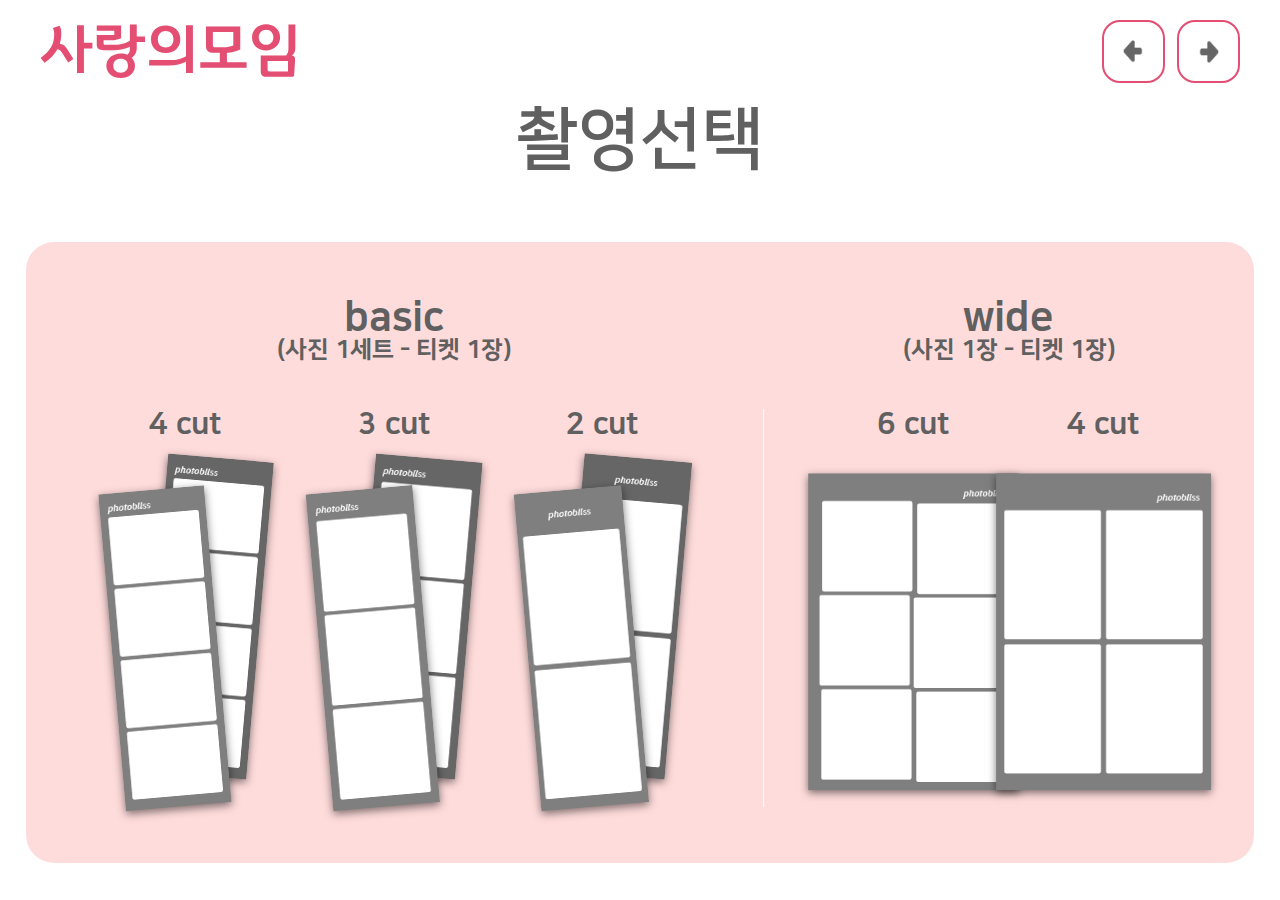
==== html/step1_shoot_type.html @ 869c0e01 "초기화" ====
<!DOCTYPE html>
<html lang="ko">
<head>
    <meta charset="UTF-8">
    <meta name="viewport" content="width=device-width, initial-scale=1.0">
    <link rel="stylesheet" href="../css/common.css">
    <link rel="stylesheet" href="../css/contents.css">
    <script src="../js/jquery-3.7.1.min.js"></script>
    <script src="../js/contents.js"></script>
    <title>shoot_type</title>
</head>
<body>
    <div class="wrap" data-step="1">
        <h1 class="logo">
            <a href="../index.html">사랑의모임</a>
        </h1>
        <h2>
            촬영선택
        </h2>
        <div class="container">
            <div class="shoot_type basic">
                <div class="tit">
                    <h3>basic</h3>
                    <p>(사진 1세트 - 티켓 1장)</p>
                </div>
                <ul class="type_list">
                    <li class="type_item">
                        <h4>4 cut</h4>
                        <button class="photo_sample" data-shoot-type="basic" data-cut="4" data-shutter-chance="6" data-ratio="4x3">
                            <img src="../images/basic_photo_sample_4.png" alt="4cut 프레임 샘플">
                            <img src="../images/basic_photo_sample_4.png" alt="4cut 프레임 샘플">
                        </button>
                    </li>
                    <li class="type_item">
                        <h4>3 cut</h4>
                        <button class="photo_sample" data-shoot-type="basic" data-cut="3" data-shutter-chance="6" data-ratio="1x1">
                            <img src="../images/basic_photo_sample_3.png" alt="3cut 프레임 샘플">
                            <img src="../images/basic_photo_sample_3.png" alt="3cut 프레임 샘플">
                        </button>
                    </li>
                    <li class="type_item">
                        <h4>2 cut</h4>
                        <button class="photo_sample" data-shoot-type="basic" data-cut="2" data-shutter-chance="4" data-ratio="3x4">
                            <img src="../images/basic_photo_sample_2.png" alt="2cut 프레임 샘플">
                            <img src="../images/basic_photo_sample_2.png" alt="2cut 프레임 샘플">
                        </button>
                    </li>
                </ul>
            </div>
            <div class="shoot_type wide">
                <div class="tit">
                    <h3>wide</h3>
                    <p>(사진 1장 - 티켓 1장)</p>
                </div>
                <ul class="type_list">
                    <li class="type_item">
                        <h4>6 cut</h4>
                        <button class="photo_sample" data-shoot-type="wide" data-cut="6" data-shutter-chance="8" data-ratio="1x1">
                            <img src="../images/wide_photo_sample_6.png" alt="6 cut 사진샘플">
                        </button>
                    </li>
                    <li class="type_item">
                        <h4>4 cut</h4>
                        <button class="photo_sample" data-shoot-type="wide" data-cut="4" data-shutter-chance="6" data-ratio="3x4">
                            <img src="../images/wide_photo_sample_4.png" alt="4 cut 사진샘플">
                        </button>
                    </li>
                </ul>
            </div>
        </div>
        <div class="box_btn top_right">
            <a href="../index.html" class="btn_ic prev">이전</a>
            <a href="./step2_shooting.html" class="btn_ic next">다음</a>
        </div>
</body>
</html>
---- css/common.css ----
@charset "utf-8";

/* font */
@font-face {
    font-family: 'GyeonggiTitleM';
    src: url(../font/Title_Medium.woff) format('woff');
    font-weight: normal;
    font-style: normal;
}

@font-face {
    font-family: 'GyeonggiTitleL';
    src: url(../font/Title_Light.woff) format('woff');
    font-weight: normal;
    font-style: normal;
}

@font-face {
    font-family: "MaruBuri-Regular";
    src: url(../font/MaruBuri-Regular.ttf) format("truetype");
}

@font-face {
    font-family: 'NanumSquare';
    font-weight: 300;
    src: url(../font/NanumSquareL.ttf) format('truetype');
}
@font-face {
    font-family: 'NanumSquare';
    font-weight: 400;
    src: url(../font/NanumSquareR.ttf) format('truetype');
}
@font-face {
    font-family: 'NanumSquare';
    font-weight: 700;
    src: url(../font/NanumSquareB.ttf) format('truetype');
}
@font-face {
    font-family: 'NanumSquare';
    font-weight: 800;
    src: url(../font/NanumSquareEB.ttf) format('truetype');
}
/* font - end*/

/* animation */
@keyframes spin_hoop {
    0%{
        transform: rotate(0deg) scale(100%);
    }
    50%{
        transform: rotate(180deg) scale(90%);
    }
    100%{
        transform: rotate(360deg) scale(100%);
    }
}
/* animation - end */

@page {
    size: 4in 6in; /* A0 ~ A5, Legal, Letter, Tabloid, custom(가로 세로)**(단위 mm, cm, in(인치) 등) */
    bleed: 5mm; /* 문서의 프린트 영역을 벗어나는 이미지나 색상이 나타나는 부분을 설정 */
}

/* var */
:root{
    --color-prime: #e44e73;
    --color-prime-light: #e77e8d;
    --color-prime-pale: #ffdcdc;
    --color-prime-deep: #9e4653;
    --color-point: #e44e73;
    --color-base: #606060;
    --color-base-light: #e1e1e1;
    
    --color-logo-light: #fff;
    --color-logo-dark: #e44e73;
    
    --frame-color-1: #fff;
    --frame-color-2: #adcbe1;
    --frame-color-3: #b3b3b3;
    --frame-color-4: #99382a;
    --frame-color-5: #000000;
    --frame-color-6: #32395a;
    --frame-color-7: #ecc0c1;
    --frame-color-8: #6f6a48;

    --bg-shoot-type-front: #7f7f7f;
    --bg-shoot-type-back: #666;

    --margin-base: 12px;

    --font-logo: "GyeonggiTitleM";
    --font-catchphrase: "GyeonggiTitleL";
    --size-btn: 7vh;
}
/* var - end */

/* reset */
html, body, div, span, applet, object, iframe,
h1, h2, h3, h4, h5, h6, p, blockquote, pre,
a, abbr, acronym, address, big, cite, code,
del, dfn, em, img, ins, kbd, q, s, samp,
small, strike, strong, sub, sup, tt, var,
b, u, i, center,
dl, dt, dd, ol, ul, li,
fieldset, form, label, legend,
table, caption, tbody, tfoot, thead, tr, th, td,
article, aside, canvas, details, embed, 
figure, figcaption, footer, header, hgroup, 
menu, nav, output, ruby, section, summary,
time, mark, audio, video {
    margin: 0;
	padding: 0;
	border: 0;
	font-size: 100%;
	font: inherit;
	vertical-align: baseline;
}
a, a:visited, a:hover, a:active{
    color: var(--color-base);
    text-decoration: none;
}
button{
    background-color: transparent;
    border: 0;
    cursor: pointer;
}

/* HTML5 display-role reset for older browsers */
article, aside, details, figcaption, figure, 
footer, header, hgroup, menu, nav, section {
    display: block;
}
body {
    line-height: 1;
}
ol, ul {
    list-style: none;
}
blockquote, q {
    quotes: none;
}
blockquote:before, blockquote:after,
q:before, q:after {
    content: '';
	content: none;
}
table {
    border-collapse: collapse;
	border-spacing: 0;
}
/* reset - end */

/* common */
.hide{display: none !important;}
.wrap{
    display: flex;
    flex-direction: column;
    align-items: center;
    justify-content: center;
    overflow: hidden;
    position: absolute;
    top: 0;
    left: 0;
    right: 0;
    bottom: 0;
    color: var(--color-base);
    font-family: "NanumSquare";
    /* background: var(--color-prime); */
}
/* .wrap.white{
    background: #fff;
} */

.wrap .logo{font-family: var(--font-logo);}
.wrap .logo a{display: block;}
.wrap .catchphrase{font-family: var(--font-catchphrase);}


.wrap .logo{
    position: fixed;
    left: 40px;
    top: 20px;
}
.wrap .logo a{
    color: var(--color-logo-dark);
    font-size: 60px;
}
.wrap.white .logo a{
    color: var(--color-logo-dark);
}
.wrap h2{
    /* color: #fff; */
    margin: 68px 0;
    font-weight: 600;
    font-size: 68px;
}
.wrap.white h2{
    color: var(--color-base);
    font-size: 66px;
}

.wrap h3{font-weight: 800; font-size: 40px;}
.wrap h4{font-weight: 800; font-size: 30px;}
.wrap p{font-size: 24px;}

.wrap .btn{
    font-size: calc(var(--size-btn) / 2.35);
    padding : 0 calc(var(--size-btn) / 2);
    color: var(--color-base);
    line-height: var(--size-btn);
    font-weight: 800;
    border: 2px solid var(--color-prime);
    background-color: #fff;
    border-radius: 18px;
    box-sizing: border-box;
}
.wrap .btn_ic{
    display: block;
    overflow: hidden;
    width: var(--size-btn);
    height: var(--size-btn);
    text-indent: -9999px;
    background-color: #fff;
    background-image: url(../images/icon.png);
    background-size: cover;
    background-position: 0 center;
    border: 2px solid var(--color-prime);
    border-radius: 18px;
    box-sizing: border-box;
}
.wrap .btn_ic.prev{
    background-position: 0 center;
}
.wrap .btn_ic.next{
    background-position: 0 center;
    rotate: 180deg;
}
.wrap .btn_ic.home{
    background-position-x: right;
}
.wrap .btn_ic.minus{
    background-position-x: calc(33.33% * 1);
}
.wrap .btn_ic.plus{
    background-position-x: calc(33.33% * 2);
}
.wrap .intro + .btn{
    position: absolute; bottom: 86px;
    z-index: 2;
}

.wrap :is(.btn, .btn_ic)[disabled]{
    background-color: var(--color-base-light);
    /* cursor: not-allowed; */
}

.wrap .box_btn{display: flex;}
.wrap .box_btn.vertical{flex-direction: column;}
.wrap .box_btn.top_right{
    position: absolute;
    top: 20px;
    right: 40px;
}
.wrap .box_btn :is(a, p, input, button):not(:first-child){margin-left: var(--margin-base);}
.wrap .box_btn.vertical :is(a, input, button):not(:first-child){margin: var(--margin-base) 0 0 0; padding: 22px 0; line-height: 1.2;}
/* common - end */
---- css/contents.css ----
:root{
    --ratio_paper : (4.024 / 6); /* 사용하는 용지 및 프린터에 따른 적정값 사용 */
    --ratio_4X3 : 3.17;
    --width_ratio_4x3 : (4 / var(--ratio_4X3));
    --height_ratio_4x3 : (var(--ratio_4X3) / 4);
    --width_ratio_3x4 : (3 / 4);
    --height_ratio_3x4 : (4 / 3);
    --margin_print_frame : 2vh;
    --box_rounding: 0.5vh;
    --box_print_height : 85vh;
    --margin_picture_setting: auto 0 40px;
    --margin_box_print:0 auto 0 15%;
}
@media print {
    :root{
        --box_print_height: 100vh;
        --margin_picture_setting: 0;
        --margin_box_print: auto;
    }
    h1.logo, .box_custom, .box_btn.top_right{display: none;}
}
/* intro */
.intro{position: relative; z-index: 2; top: -20px;}
.intro::before,
.intro::after {
    content:"";
    display: block;
    position: fixed;
    left: 50%;
    width: 95vw;
    height: 3px;
    background-color: #fff;
    transform: translateX(-50%);
    z-index: 2;
}
.intro::before {top: 2%;}
.intro::after {bottom: 2%;}
.intro .circle{
    display: block;
    position: absolute;
    border-radius: 50%;
    z-index: -1;
}
.intro .circle:nth-child(1){
    width: 546px;
    height: 546px;
    top: 50%;
    left: 50%;
    background-color: var(--color-prime-pale);
    translate: -50% -50%;
    opacity: 1;
}
.intro .circle:nth-child(2),
.intro .circle:nth-child(3),
.intro .circle:nth-child(4),
.intro .circle:nth-child(5){
    border: 2px solid var(--color-prime-pale);
    transform-origin: 45%;
    animation: spin_hoop 5s infinite linear
}
.intro .circle:nth-child(6),
.intro .circle:nth-child(7),
.intro .circle:nth-child(8),
.intro .circle:nth-child(9){
    background-color: var(--color-prime-pale);
    transform-origin: 100%;
    animation: spin_hoop 5s infinite linear
}

.intro .circle:nth-child(2){
    top: -280px;
    left: -174px;
    width: 582px; height: 582px;
    animation-duration: 10s;
}
.intro .circle:nth-child(3){
    top: -264px;
    right: -36px;
    width: 270px; height: 270px;
    animation-duration: 4s;
    animation-direction: reverse;
}
.intro .circle:nth-child(4){
    top: 232px;
    left: 22px;
    width: 143px; height: 143px;
    animation-duration: 8s;
}
.intro .circle:nth-child(5){
    bottom: -300px;
    right: -190px;
    width: 582px; height: 582px;
    animation-duration: 15s;
    animation-direction: reverse;
}
.intro .circle:nth-child(6){
    top: 11px;
    left: -127px;
    width: 24px;
    height: 24px;
    animation-duration: 4s;
}
.intro .circle:nth-child(7){
    top: -202px;
    right: 168px;
    width: 15px;
    height: 15px;
    animation-duration: 8s;
}
.intro .circle:nth-child(8){
    top: 350px;
    left: 74px;
    width: 15px;
    height: 15px;
    animation-duration: 15s;
    animation-direction: reverse;
}
.intro .circle:nth-child(9){
    top: 152px;
    right: -60px;
    width: 38px;
    height: 38px;
    animation-duration: 10s;
}


.wrap .intro .logo{
    position: static;
    color: var(--color-prime);
    font-weight: 400;
    font-size: 180px;
    text-align: center;
}
.wrap .intro .logo span{
    display: block;
    font-size: 0.5em;
}
.intro .catchphrase{
    /* color: var(--color-prime-light); */
    font-size: 52px;
    text-align: center;
    margin-top: 20px;
}
/* intro - end */

/* step1 shoot type */
.wrap .container{
    display: flex;
    width: 96%;
    height: 69%;
    padding: 56px 0;
    background-color: var(--color-prime-pale);
    border-radius: 28px;
    box-sizing: border-box;
}
.wrap .container .shoot_type{
    display: flex;
    flex-direction: column;
    justify-content: space-between;
    text-align: center;
    flex: 1;
}
.wrap .container .shoot_type.basic{flex: 3;}
.wrap .container .shoot_type.wide{flex: 2;}

.wrap .container .shoot_type .tit{
    font-weight: 800;
}
.wrap .container .shoot_type .tit h3{
    font-size: 40px;
}
.wrap .container .shoot_type .tit p{
    font-size: 24px;

}
.wrap .container .shoot_type .type_list{
    display: flex;
    justify-content: space-around;
    position: relative;
    height: 78%;
    padding: 0 56px;
}

.wrap .container .shoot_type:not(:first-child) .type_list::before{
    content: "";
    display: block;
    position: absolute;
    left: 0;
    top: 0;
    width: 1px;
    height: 100%;
    background-color: #fff;
}
.wrap .container .shoot_type .type_list .type_item{
    display: flex;
    flex-direction: column;
    justify-content: space-between;
    /* flex: 1; */
}
.wrap .container .shoot_type .type_list .type_item:hover,
.wrap .container .shoot_type .type_list .type_item.on{
    scale: 110%;
    transition: all 0.1s;
}
.wrap .container .shoot_type .type_list .type_item h4{
    position: relative;
    font-size: 30px;
    font-weight: 800;
}
.wrap .container .shoot_type .type_list .type_item.on h4::after{
    content: "";
    display: block;
    position: absolute;
    right: -25px;
    top: -10px;
    width: 15px;
    height: 10px;
    border: 4px solid var(--color-point);
    border-width: 0 0 4px 4px;
    transform: rotate(-45deg);
}
.wrap .container .shoot_type .type_list .type_item .photo_sample{
    position: relative;
    height: 80%;
}
.wrap .container .shoot_type .type_list .type_item .photo_sample img{
    display: block;
    position: absolute;
    left: 50%;
    top: 50%; 
    height: 100%;
    background-color: var(--bg-shoot-type-front);
    translate: -70% -50%;
    rotate: -5deg;
    box-shadow: rgba(0, 0, 0, 0.5) 0px 3px 8px;
    z-index: 1;
}
.wrap .container .shoot_type .type_list .type_item .photo_sample img:last-child{
    translate: -50% -55%;
    rotate: 0deg;
}
.wrap .container .shoot_type .type_list .type_item .photo_sample img:nth-child(2){
    background-color: var(--bg-shoot-type-back);
    translate: -30% -60%;
    rotate: 5deg;
    z-index: 0;
}
.wrap .container .shoot_type .type_list .type_item.on .photo_sample img{
    background-color: var(--color-prime);
    transition: all 0.2s;
}
.wrap .container .shoot_type .type_list .type_item.on .photo_sample img:nth-child(2){
    background-color: var(--color-prime-light);
}
/* step1 shoot type - end */

/* step2_shooting - start */
.wrap.shooting .logo{
    left: -240px;
    top: 25px;
    rotate: -90deg;
    translate: 0 0;
    transform-origin: 100% 0;
}
.wrap .shootihg_box{
    display: flex;

}
.wrap .shootihg_box .camera{
    overflow: hidden;
    position: relative;
    width: calc((100vh - 40px) * var(--width_ratio_4x3));
    height: calc(100vh - 40px);
    text-align: center;
    background-color: #dbdbdb;
}
.wrap .shootihg_box.ratio_4x3 .camera{
    width: calc((100vh - 40px) * var(--width_ratio_4x3));
    height: calc(100vh - 40px);
}
.wrap .shootihg_box.ratio_1x1 .camera{
    width: calc((100vh - 40px) * 1);
    height: calc(100vh - 40px);
}
.wrap .shootihg_box.ratio_3x4 .camera{
    width: calc((100vh - 40px) * var(--width_ratio_3x4));
    height: calc(100vh - 40px);
}

.wrap .shootihg_box .camera #video{
    position: absolute;
    left: 50%;
    top: 50%;
    height: 100%;
    background-color: #aaa;
    translate: -50% -50%;
}
.wrap .shootihg_box .camera #canvas{
    display: none;
    position: absolute;
    left: 50%;
    top: 0;
    height: 100%;
    translate: -50%;
}

.wrap .shootihg_box .camera .set_timer{
    position: absolute;
    top: 0;
    width: 100%;
    color: #fff;
    font-weight: 800;
    line-height: calc(100vh - 40px);
    font-size: 300px;
    text-shadow: 0px 0px 30px #000;
    opacity: 0.6;
}
.wrap .shootihg_box .camera .box_btn{
    position: absolute;
    right: 2vh;
    top: 2vh;
}
.wrap .shootihg_box .camera .btn.camera_switch{
    border: none;
    background-color: #fff;
    opacity: 0.6;
}
.wrap .shootihg_box .camera .btn.camera_flip{
    right: 2vh;
    top: 3vh;
    border: none;
    background-color: #fff;
    opacity: 0.6;
}

.wrap .shootihg_box .picture{
    overflow: hidden;
    display: flex;
    flex-direction: column;
    margin-left: var(--margin-base);
}
.wrap .shootihg_box .picture li{
    overflow: hidden;
    width: calc((100vh - 40px - var(--margin-base)) / 8 * 1.333);
    height: calc();
    text-align: center;
    background-color: #dbdbdb;
    flex: 1;
    background-size: cover;
    background-position: center;
    background-repeat: no-repeat;
}

.wrap .shootihg_box .picture li:not(:first-child){
    margin-top: var(--margin-base);
}


/* step2_shooting - end */

/* step3_shooting - start */
.wrap .picture_setting{
    display: flex;
    justify-content: space-between;
    align-items: flex-end;
    width: 100%;
    margin: var(--margin_picture_setting);
}
.wrap .picture_setting .box_print{
    display: flex;
    position: relative;
    width: calc(var(--box_print_height) * var(--ratio_paper));
    height: var(--box_print_height);
    margin: var(--margin_box_print);
    background-color: var(--bg-shoot-type-front);
    box-sizing: border-box;
    box-shadow: 0px 0px 20px rgba(0, 0, 0, 0.5);
    flex: none;
}
.wrap .picture_setting .box_print .print_set{
    display: flex;
    margin: auto auto 0;
    flex: 1;
}
.wrap .picture_setting .box_print.color_1{background-color: var(--frame-color-1);}
.wrap .picture_setting .box_print.color_2{background-color: var(--frame-color-2);}
.wrap .picture_setting .box_print.color_3{background-color: var(--frame-color-3);}
.wrap .picture_setting .box_print.color_4{background-color: var(--frame-color-4);}
.wrap .picture_setting .box_print.color_5{background-color: var(--frame-color-5);}
.wrap .picture_setting .box_print.color_6{background-color: var(--frame-color-6);}
.wrap .picture_setting .box_print.color_7{background-color: var(--frame-color-7);}
.wrap .picture_setting .box_print.color_8{background-color: var(--frame-color-8);}
.wrap .picture_setting.wide .box_print .print_set:not(.wide){
    display: none;
}
.wrap .picture_setting .box_print .print_set h5.frame_logo{
    position: absolute;
    top: 2.2vh;
    color: #fff;
    margin-left: var(--margin_print_frame);
    font-size: 2.2vh;
    font-family: var(--font-logo);
}
.print_set h5.frame_logo span{
    display: block;
    font-size: 0.6em;
}
.wrap .picture_setting .box_print.color_1 .print_set h5.frame_logo{color: var(--color-prime);}
.wrap .picture_setting .box_print .print_set h5.frame_logo.second{
    left: 50%;
}
.wrap .picture_setting .box_print .print_set.wide h5.frame_logo{
    top: 4vh;
    right: 0;
    margin-right: 4vh;
}
.wrap .picture_setting .box_print .print_set :is(.left, .right){
    display: flex;
    flex-direction: column;
    margin: 0 var(--margin_print_frame) 2.5vh;
    flex: 1;
}
.wrap .picture_setting .box_print .print_set .right::before{
    content: "";
    display: block;
    position: absolute;
    top: 0;
    left: 50%;
    width: 1px;
    height: var(--box_print_height);
    background-color: #fff;
    opacity: 0.4;
}
.wrap .picture_setting .box_print.color_1 .print_set .right::before{
    background-color: #000;
    opacity: 0.2 ;
}
.wrap .picture_setting .box_print .print_set li{
    overflow: hidden;
    height: calc((var(--box_print_height) * var(--ratio_paper) / 2) * var(--height_ratio_4x3) - 4vh);
    width: calc((var(--box_print_height) * var(--ratio_paper) / 2) - 4vh);
    text-indent: -9999px;
    background-color: #e4e4e4;
    border-radius: var(--box_rounding);
    background-repeat: no-repeat;
    background-position: center;
    background-size: cover;
}
.wrap .picture_setting .box_print .print_set li:not(:first-child){
    margin-top: 0.65vh;
}
    /* ratio 1x1 */
.wrap .picture_setting.ratio_1x1:not(.wide) .box_print .print_set h5.frame_logo{
    top: 3.5vh;
}
.wrap .picture_setting.ratio_1x1 .box_print .print_set li{
    height: calc((var(--box_print_height) * var(--ratio_paper) / 2) - 4vh);
    width: calc((var(--box_print_height) * var(--ratio_paper) / 2) - 4vh);
}
.wrap .picture_setting.ratio_1x1:not(.wide) .box_print .print_set li:nth-child(4){
    display: none;
}
    /* ratio 3x4 */
.wrap .picture_setting.ratio_3x4:not(.wide) .box_print .print_set h5.frame_logo{
    top: 4.2vh;
    left: 25%;
    margin: 0;
    font-size: 2.8vh;
    transform: translateX(-50%);
}
.wrap .picture_setting.ratio_3x4:not(.wide) .box_print .print_set h5.frame_logo span{
    text-align: center;
}
.wrap .picture_setting.ratio_3x4:not(.wide) .box_print .print_set h5.frame_logo.second{
    left: 75%;
}

.wrap .picture_setting.ratio_3x4 .box_print .print_set .left{
    margin-bottom: 4vh;
}
.wrap .picture_setting.ratio_3x4 .box_print .print_set li{
    height: calc((var(--box_print_height) * var(--ratio_paper) / 2) * var(--height_ratio_3x4) - 4vh);
    width: calc((var(--box_print_height) * var(--ratio_paper) / 2) - 4vh);
    margin-top: 1.5vh;
}
.wrap .picture_setting.ratio_3x4:not(.wide) .box_print .print_set li:nth-child(n + 3){
    display: none;
}

/* wide type */
.wrap .picture_setting .box_print .print_set.wide .left{
    flex-direction: row;
    justify-content: center;
    flex-wrap: wrap;
    margin-bottom: 3vh;
}
.wrap .picture_setting .box_print .print_set.wide{
    display: none;
}
.wrap .picture_setting.wide .box_print .print_set.wide{
    display: flex;
}
    /* wide type - ratio 1x1 */
.wrap .picture_setting .box_print .print_set.wide .left li{
    height: calc((var(--box_print_height) * var(--ratio_paper) / 2) - 4vh);
    width: calc((var(--box_print_height) * var(--ratio_paper) / 2) - 4vh);
    margin: 1vh 1vh 0 0;
}
.wrap .picture_setting:not(.ratio_3x4) .box_print .print_set.wide .left li:nth-child(even){
    margin-right: 0;
    translate: 0 0.8vh;
}
.wrap .picture_setting:not(.ratio_3x4) .box_print .print_set.wide .left li:nth-child(n+3):nth-child(-n+4){
    transform: translateX(-0.5vh);
}
    /* wide type - ratio 3x4 */
.wrap .picture_setting.ratio_3x4 .box_print .print_set.wide h5.frame_logo{
    top: 5vh;
    right: 0;
    font-size: 2.8vh;
    margin-right: var(--margin_print_frame);
}
.wrap .picture_setting.ratio_3x4 .box_print .print_set.wide h5.frame_logo span{
    display: inline;
}
.wrap .picture_setting.ratio_3x4 .box_print .print_set.wide .left{
    margin-bottom: 3.6vh;
}
.wrap .picture_setting.ratio_3x4 .box_print .print_set.wide .left li{
    height: calc((var(--box_print_height) * var(--ratio_paper) / 2) * var(--height_ratio_3x4) - 2.5vh);
    width: calc((var(--box_print_height) * var(--ratio_paper) / 2) - 2.5vh);
    margin: 1vh 1vh 0 0;
}
.wrap .picture_setting.ratio_3x4 .box_print .print_set.wide .left li:nth-child(even){
    margin-right: 0;
}
.wrap .picture_setting.ratio_3x4 .box_print .print_set.wide .left li:nth-child(n+5):nth-child(-n+6){
    display: none;
}

    /* select preview set */
.wrap .picture_setting .box_custom{align-self: center; margin: 0 15% 0 auto;}
.wrap .picture_setting .box_custom h4{margin-bottom: 2vh; text-align: center;}

.wrap .picture_setting .picture_preview .preview_set{
    display: flex;
    flex-direction: row;
    flex-wrap: wrap;
    justify-content: center;
    align-content: flex;
    /* height: var(--box_print_height); */
    width: calc(var(--box_print_height) * var(--ratio_paper));
}
    /* preview ratio 3x4 */
.wrap .picture_setting .picture_preview .preview_set li{
    overflow: hidden;
    height: calc((var(--box_print_height) * var(--ratio_paper) / 2) * var(--height_ratio_4x3) - 2vh);
    width: calc((var(--box_print_height) * var(--ratio_paper) / 2) - 2vh);
    margin-top: 1vh;
    background-color: #000;
    text-indent: -9999px;
}
.wrap .picture_setting .picture_preview .preview_set li:nth-child(-n+2){
    margin-top: 0;
}
.wrap .picture_setting .picture_preview .preview_set li:nth-child(odd){
    margin-right: 1vh;
}
    /* preview ratio 4x3 */
.wrap .picture_setting.ratio_3x4 .picture_preview .preview_set li{
    height: calc((var(--box_print_height) * var(--ratio_paper) / 2) * (4 / 3) - 2vh);
    width: calc((var(--box_print_height) * var(--ratio_paper) / 2) - 2vh);
}
.wrap .picture_setting.wide.ratio_3x4 .picture_preview .preview_set li{
    height: calc(var(--box_print_height) / 3 - (2vh / 3));
    width: calc((var(--box_print_height) / 3 * var(--width_ratio_3x4) - (2vh / 3)));
}

    /* preview ratio 1x1 */
.wrap .picture_setting.ratio_1x1 .picture_preview .preview_set li{
    height: calc((var(--box_print_height) * var(--ratio_paper) / 2) - 1.5vh);
    width: calc((var(--box_print_height) * var(--ratio_paper) / 2) - 1.5vh);
    min-height: auto;
}
.wrap .picture_setting.wide.ratio_1x1 .picture_preview .preview_set li{
    height: calc((var(--box_print_height) / 4) - (3vh / 4));
    width: calc((var(--box_print_height) / 4) - (3vh / 4));
    min-height: auto;
}

.wrap .picture_setting .picture_preview .preview_set li button{
    display: block;
    position: relative;
    width: 100%;
    height: 100%;
    color: transparent;
    font-size: 10vh;
    /* text-indent: -9999px; */
    background-size: cover;
    background-position: center;
}
.wrap .picture_setting .picture_preview .preview_set li.on button{
    color: #fff;
    opacity: 0.5;
}

/* step3_shooting - end */

/* step_4 frame type - start */
.wrap .box_custom.frame_set .box_btn{margin-bottom: 1vh; justify-content: center;}
.wrap .box_custom.frame_set .box_btn .btn{width: calc(((var(--box_print_height) * var(--ratio_paper) - 15vh) / 2) - 2vh);}
.wrap .box_custom.frame_set .frame_chips{
    display: flex;
    flex-wrap: wrap;
    justify-content: center;
    align-content: flex-start;
    width: calc(var(--box_print_height) * var(--ratio_paper));
    height: calc((var(--box_print_height) / 5) * 4 - 2vh);
}
.wrap .box_custom.frame_set .frame_chips li{
    width: calc(((var(--box_print_height) * var(--ratio_paper) - 15vh) / 2) - 2vh);
    height: calc((var(--box_print_height) / 5) - 2vh);
    margin-top: 1vh;
}
.wrap .box_custom.frame_set .frame_chips li:nth-child(-n + 2){
    margin-top: 0;
}
.wrap .box_custom.frame_set .frame_chips li:nth-child(odd){margin-right: 2vh;}
.wrap .box_custom.frame_set .frame_chips li button{
    width: 100%;
    height: 100%;
    font-size: 2.3vh;
    background-color: var(--bg-shoot-type-front);
    border: 3px solid rgba(0, 0, 0, 0.3);
    border-radius: calc(var(--box_rounding) * 2);
    box-sizing: border-box;
}
.wrap .box_custom.frame_set .frame_chips li button[data-frame="color_1"]{background-color: var(--frame-color-1);}
.wrap .box_custom.frame_set .frame_chips li button[data-frame="color_2"]{background-color: var(--frame-color-2);}
.wrap .box_custom.frame_set .frame_chips li button[data-frame="color_3"]{background-color: var(--frame-color-3);}
.wrap .box_custom.frame_set .frame_chips li button[data-frame="color_4"]{background-color: var(--frame-color-4); color: #fff;}
.wrap .box_custom.frame_set .frame_chips li button[data-frame="color_5"]{background-color: var(--frame-color-5); color: #fff;}
.wrap .box_custom.frame_set .frame_chips li button[data-frame="color_6"]{background-color: var(--frame-color-6); color: #fff;}
.wrap .box_custom.frame_set .frame_chips li button[data-frame="color_7"]{background-color: var(--frame-color-7);}
.wrap .box_custom.frame_set .frame_chips li button[data-frame="color_8"]{background-color: var(--frame-color-8); color: #fff;}
/* step_4 frame type - end */

/* step_5 print - start */
/* .wrap .box_custom.set_pirnt{margin: auto;} */
.wrap .box_custom.set_pirnt h2{text-align: center; margin-top: 0;}
.wrap .set_pirnt .box_btn{align-items: center; justify-content: center; margin-top: 4vh;}
.wrap .set_pirnt .box_btn .btn.save{margin-left: 0;}
.wrap .set_pirnt .box_btn.set_count p{width: 25vh; font-weight: 600; font-size: 20vh; text-align: center;}
/* step_5 print - end */
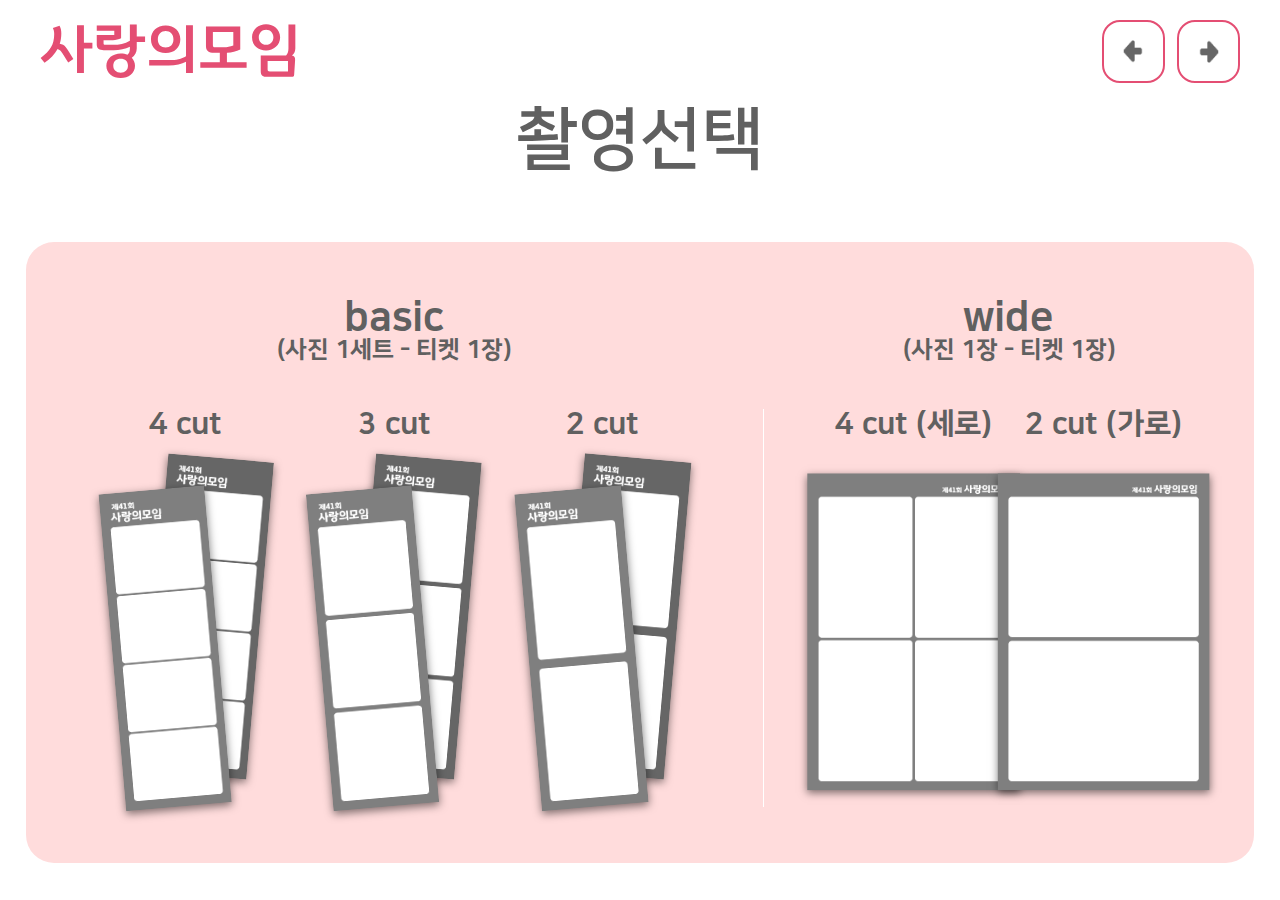
==== commit 3942512b: "프레임 css수정, 로고 숨김" ====
--- a/html/step1_shoot_type.html
+++ b/html/step1_shoot_type.html
@@ -53,18 +53,25 @@
                     <p>(사진 1장 - 티켓 1장)</p>
                 </div>
                 <ul class="type_list">
-                    <li class="type_item">
+                    <li class="type_item hide">
                         <h4>6 cut</h4>
                         <button class="photo_sample" data-shoot-type="wide" data-cut="6" data-shutter-chance="8" data-ratio="1x1">
-                            <img src="../images/wide_photo_sample_6.png" alt="6 cut 사진샘플">
+                            <img src="../images/wide_photo_sample_6.png" alt="wide 6 cut 사진샘플">
                         </button>
                     </li>
                     <li class="type_item">
-                        <h4>4 cut</h4>
+                        <h4>4 cut (세로)</h4>
                         <button class="photo_sample" data-shoot-type="wide" data-cut="4" data-shutter-chance="6" data-ratio="3x4">
-                            <img src="../images/wide_photo_sample_4.png" alt="4 cut 사진샘플">
+                            <img src="../images/wide_photo_sample_4.png" alt="wide 4 cut 사진샘플">
                         </button>
                     </li>
+                    <li class="type_item">
+                        <h4>2 cut (가로)</h4>
+                        <button class="photo_sample" data-shoot-type="wide" data-cut="2" data-shutter-chance="4" data-ratio="4x3">
+                            <img src="../images/wide_photo_sample_2.png" alt="wide 2 cut 사진샘플">
+                        </button>
+                    </li>
+                    
                 </ul>
             </div>
         </div>
--- a/css/contents.css
+++ b/css/contents.css
@@ -1,10 +1,14 @@
 :root{
-    --ratio_paper : (4.024 / 6); /* 사용하는 용지 및 프린터에 따른 적정값 사용 */
-    --ratio_4X3 : 3.17;
+    --ratio_paper: (4.01 / 6); /* 사용하는 용지 및 프린터에 따른 적정값 사용 */
+    --ratio_4X3: 3.185;
     --width_ratio_4x3 : (4 / var(--ratio_4X3));
     --height_ratio_4x3 : (var(--ratio_4X3) / 4);
-    --width_ratio_3x4 : (3 / 4);
-    --height_ratio_3x4 : (4 / 3);
+    --width_ratio_3x4 : (3 / 4.25);
+    --height_ratio_3x4 : (4.25 / 3);
+    --width_wide_ratio_3x4 : (3 / 4.33);
+    --height_wide_ratio_3x4 : (4.33 / 3);
+    --width_wide_ratio_4x3: (4.08 / 3);
+    --height_wide_ratio_4x3: (3 / 4.08);
     --margin_print_frame : 2vh;
     --box_rounding: 0.5vh;
     --box_print_height : 85vh;
@@ -366,21 +370,37 @@
     width: 100%;
     margin: var(--margin_picture_setting);
 }
+.wrap .picture_setting .wrap_box_print{
+    /* 캐논 cp1500 포토프린터 프린트 여백지정용 */
+    margin: var(--margin_box_print);
+    margin: var(--margin_box_print);
+    padding: 2.7vh 1.75vh 2.28vh 2.35vh;
+    box-sizing: content-box;
+    background-image: url(../images/photo_frame/Artboard54_1.png);
+    background-repeat: no-repeat;
+    background-size: contain;
+    background-position: 0 0;
+    /* background-color: red; */
+}
 .wrap .picture_setting .box_print{
     display: flex;
     position: relative;
     width: calc(var(--box_print_height) * var(--ratio_paper));
     height: var(--box_print_height);
-    margin: var(--margin_box_print);
+    /* margin: var(--margin_box_print); */
     background-color: var(--bg-shoot-type-front);
     box-sizing: border-box;
     box-shadow: 0px 0px 20px rgba(0, 0, 0, 0.5);
     flex: none;
+    /* 추후조정 필요 속성 */
+    background: none !important;
+    box-shadow: none !important;
 }
 .wrap .picture_setting .box_print .print_set{
     display: flex;
     margin: auto auto 0;
     flex: 1;
+    height: 75.7vh;
 }
 .wrap .picture_setting .box_print.color_1{background-color: var(--frame-color-1);}
 .wrap .picture_setting .box_print.color_2{background-color: var(--frame-color-2);}
@@ -417,7 +437,9 @@
 .wrap .picture_setting .box_print .print_set :is(.left, .right){
     display: flex;
     flex-direction: column;
-    margin: 0 var(--margin_print_frame) 2.5vh;
+    justify-content: space-between;
+    align-items: center;
+    margin: 0 var(--margin_print_frame) 2.2vh;
     flex: 1;
 }
 .wrap .picture_setting .box_print .print_set .right::before{
@@ -437,8 +459,8 @@
 }
 .wrap .picture_setting .box_print .print_set li{
     overflow: hidden;
-    height: calc((var(--box_print_height) * var(--ratio_paper) / 2) * var(--height_ratio_4x3) - 4vh);
-    width: calc((var(--box_print_height) * var(--ratio_paper) / 2) - 4vh);
+    height: calc((var(--box_print_height) * var(--ratio_paper) / 2) * var(--height_ratio_4x3) - 4.6vh);
+    width: calc((var(--box_print_height) * var(--ratio_paper) / 2) - 4.6vh);
     text-indent: -9999px;
     background-color: #e4e4e4;
     border-radius: var(--box_rounding);
@@ -447,15 +469,15 @@
     background-size: cover;
 }
 .wrap .picture_setting .box_print .print_set li:not(:first-child){
-    margin-top: 0.65vh;
+    /* margin-top: 0.65vh; */
 }
     /* ratio 1x1 */
 .wrap .picture_setting.ratio_1x1:not(.wide) .box_print .print_set h5.frame_logo{
     top: 3.5vh;
 }
 .wrap .picture_setting.ratio_1x1 .box_print .print_set li{
-    height: calc((var(--box_print_height) * var(--ratio_paper) / 2) - 4vh);
-    width: calc((var(--box_print_height) * var(--ratio_paper) / 2) - 4vh);
+    height: calc((var(--box_print_height) * var(--ratio_paper) / 2) - 4.7vh);
+    width: calc((var(--box_print_height) * var(--ratio_paper) / 2) - 4.7vh);
 }
 .wrap .picture_setting.ratio_1x1:not(.wide) .box_print .print_set li:nth-child(4){
     display: none;
@@ -475,13 +497,13 @@
     left: 75%;
 }
 
-.wrap .picture_setting.ratio_3x4 .box_print .print_set .left{
+/* .wrap .picture_setting.ratio_3x4 .box_print .print_set .left{
     margin-bottom: 4vh;
-}
+} */
 .wrap .picture_setting.ratio_3x4 .box_print .print_set li{
-    height: calc((var(--box_print_height) * var(--ratio_paper) / 2) * var(--height_ratio_3x4) - 4vh);
-    width: calc((var(--box_print_height) * var(--ratio_paper) / 2) - 4vh);
-    margin-top: 1.5vh;
+    height: calc((var(--box_print_height) * var(--ratio_paper) / 2) * var(--height_ratio_3x4) - 4.7vh);
+    width: calc((var(--box_print_height) * var(--ratio_paper) / 2) - 4.7vh);
+    /* margin-top: 1.5vh; */
 }
 .wrap .picture_setting.ratio_3x4:not(.wide) .box_print .print_set li:nth-child(n + 3){
     display: none;
@@ -490,12 +512,14 @@
 /* wide type */
 .wrap .picture_setting .box_print .print_set.wide .left{
     flex-direction: row;
-    justify-content: center;
+    justify-content: space-between;
+    align-content: space-between;
     flex-wrap: wrap;
     margin-bottom: 3vh;
 }
 .wrap .picture_setting .box_print .print_set.wide{
     display: none;
+    height: 78.59vh;
 }
 .wrap .picture_setting.wide .box_print .print_set.wide{
     display: flex;
@@ -508,7 +532,7 @@
 }
 .wrap .picture_setting:not(.ratio_3x4) .box_print .print_set.wide .left li:nth-child(even){
     margin-right: 0;
-    translate: 0 0.8vh;
+    /* translate: 0 0.8vh; */
 }
 .wrap .picture_setting:not(.ratio_3x4) .box_print .print_set.wide .left li:nth-child(n+3):nth-child(-n+4){
     transform: translateX(-0.5vh);
@@ -524,17 +548,44 @@
     display: inline;
 }
 .wrap .picture_setting.ratio_3x4 .box_print .print_set.wide .left{
-    margin-bottom: 3.6vh;
+    margin: 0 3vh 2.5vh;
 }
 .wrap .picture_setting.ratio_3x4 .box_print .print_set.wide .left li{
-    height: calc((var(--box_print_height) * var(--ratio_paper) / 2) * var(--height_ratio_3x4) - 2.5vh);
-    width: calc((var(--box_print_height) * var(--ratio_paper) / 2) - 2.5vh);
-    margin: 1vh 1vh 0 0;
+    height: calc((var(--box_print_height) * var(--ratio_paper) / 2) * var(--height_wide_ratio_3x4) - 3.4vh);
+    width: calc((var(--box_print_height) * var(--ratio_paper) / 2) - 3.4vh);
+    /* margin: 1vh 1vh 0 0; */
+    margin: unset;
 }
 .wrap .picture_setting.ratio_3x4 .box_print .print_set.wide .left li:nth-child(even){
     margin-right: 0;
 }
 .wrap .picture_setting.ratio_3x4 .box_print .print_set.wide .left li:nth-child(n+5):nth-child(-n+6){
+    display: none;
+}
+
+    /* wide type - ratio 4x3 */
+.wrap .picture_setting.ratio_4x3 .box_print .print_set.wide h5.frame_logo{
+    top: 5vh;
+    right: 0;
+    font-size: 2.8vh;
+    margin-right: var(--margin_print_frame);
+}
+.wrap .picture_setting.ratio_4x3 .box_print .print_set.wide h5.frame_logo span{
+    display: inline;
+}
+.wrap .picture_setting.ratio_4x3 .box_print .print_set.wide .left{
+    margin: 0 3vh 2.5vh;
+}
+.wrap .picture_setting.ratio_4x3 .box_print .print_set.wide .left li{
+    height: calc(((var(--box_print_height) * var(--ratio_paper) / 1) - 6vh) * var(--height_wide_ratio_4x3));
+    width: calc((var(--box_print_height) * var(--ratio_paper) / 1) - 6vh);
+    /* margin: 1vh 1vh 0 0; */
+    margin: unset;
+}
+.wrap .picture_setting.ratio_4x3 .box_print .print_set.wide .left li:nth-child(even){
+    margin-right: 0;
+}
+.wrap .picture_setting.ratio_4x3 .box_print .print_set.wide .left li:nth-child(n+3):nth-child(-n+6){
     display: none;
 }
 
@@ -568,12 +619,12 @@
 }
     /* preview ratio 4x3 */
 .wrap .picture_setting.ratio_3x4 .picture_preview .preview_set li{
-    height: calc((var(--box_print_height) * var(--ratio_paper) / 2) * (4 / 3) - 2vh);
+    height: calc((var(--box_print_height) * var(--ratio_paper) / 2) * var(--height_ratio_3x4) - 2vh);
     width: calc((var(--box_print_height) * var(--ratio_paper) / 2) - 2vh);
 }
 .wrap .picture_setting.wide.ratio_3x4 .picture_preview .preview_set li{
     height: calc(var(--box_print_height) / 3 - (2vh / 3));
-    width: calc((var(--box_print_height) / 3 * var(--width_ratio_3x4) - (2vh / 3)));
+    width: calc((var(--box_print_height) / 3 * var(--width_wide_ratio_3x4) - (2vh / 3)));
 }
 
     /* preview ratio 1x1 */
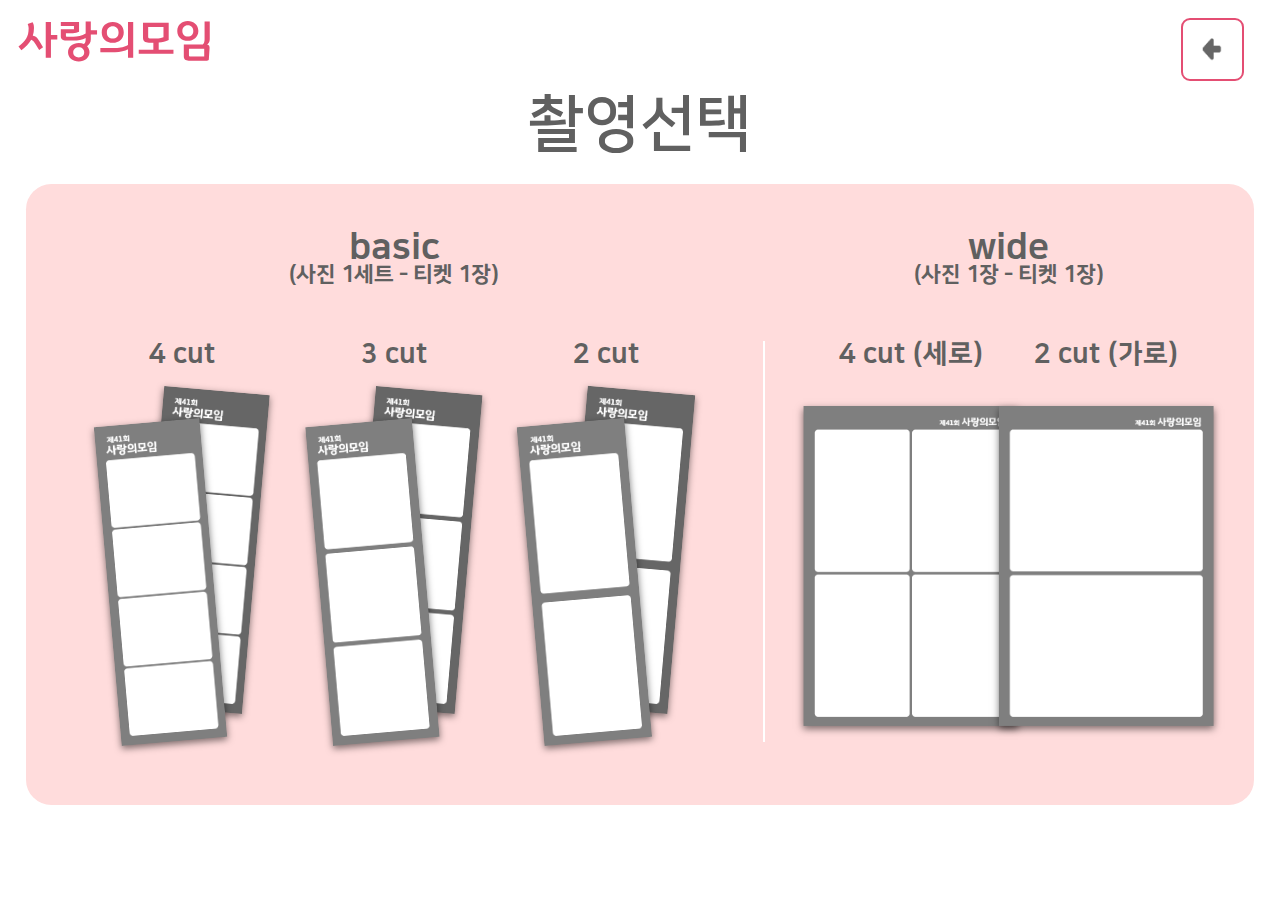
==== commit e4e072f6: "프레임 선택기능 추가" ====
--- a/html/step1_shoot_type.html
+++ b/html/step1_shoot_type.html
@@ -77,7 +77,7 @@
         </div>
         <div class="box_btn top_right">
             <a href="../index.html" class="btn_ic prev">이전</a>
-            <a href="./step2_shooting.html" class="btn_ic next">다음</a>
+            <a href="./step2_shooting.html" class="btn_ic next hide">다음</a>
         </div>
 </body>
 </html>--- a/css/common.css
+++ b/css/common.css
@@ -70,24 +70,19 @@
     --color-point: #e44e73;
     --color-base: #606060;
     --color-base-light: #e1e1e1;
-    
     --color-logo-light: #fff;
     --color-logo-dark: #e44e73;
-    
     --frame-color-1: #fff;
-    --frame-color-2: #adcbe1;
-    --frame-color-3: #b3b3b3;
-    --frame-color-4: #99382a;
-    --frame-color-5: #000000;
-    --frame-color-6: #32395a;
-    --frame-color-7: #ecc0c1;
-    --frame-color-8: #6f6a48;
-
+    --frame-color-2: #ffdf99;
+    --frame-color-3: #ecc1c2;
+    --frame-color-4: #a4d3c7;
+    --frame-color-5: #fff;
+    --frame-color-6: #ffdf99;
+    --frame-color-7: #ecc1c2;
+    --frame-color-8: #a4d3c7; 
     --bg-shoot-type-front: #7f7f7f;
     --bg-shoot-type-back: #666;
-
-    --margin-base: 12px;
-
+    --margin-base: 1.2vh;
     --font-logo: "GyeonggiTitleM";
     --font-catchphrase: "GyeonggiTitleL";
     --size-btn: 7vh;
@@ -178,29 +173,29 @@
 
 .wrap .logo{
     position: fixed;
-    left: 40px;
-    top: 20px;
+    left: 2vh;
+    top: 2vh;
 }
 .wrap .logo a{
     color: var(--color-logo-dark);
-    font-size: 60px;
+    font-size: 5vh;
 }
 .wrap.white .logo a{
     color: var(--color-logo-dark);
 }
 .wrap h2{
     /* color: #fff; */
-    margin: 68px 0;
+    margin: 0 0 3vh;
     font-weight: 600;
-    font-size: 68px;
+    font-size: 6.8vh;
 }
 .wrap.white h2{
     color: var(--color-base);
-    font-size: 66px;
+    font-size: 6.6vh;
 }
 
 .wrap h3{font-weight: 800; font-size: 40px;}
-.wrap h4{font-weight: 800; font-size: 30px;}
+.wrap h4{font-weight: 800;font-size: 3vh;}
 .wrap p{font-size: 24px;}
 
 .wrap .btn{
@@ -209,9 +204,9 @@
     color: var(--color-base);
     line-height: var(--size-btn);
     font-weight: 800;
-    border: 2px solid var(--color-prime);
+    border: 0.3vh solid var(--color-prime);
     background-color: #fff;
-    border-radius: 18px;
+    border-radius: 1vh;
     box-sizing: border-box;
 }
 .wrap .btn_ic{
@@ -224,8 +219,8 @@
     background-image: url(../images/icon.png);
     background-size: cover;
     background-position: 0 center;
-    border: 2px solid var(--color-prime);
-    border-radius: 18px;
+    border: 0.3vh solid var(--color-prime);
+    border-radius: 1vh;
     box-sizing: border-box;
 }
 .wrap .btn_ic.prev{
@@ -245,7 +240,8 @@
     background-position-x: calc(33.33% * 2);
 }
 .wrap .intro + .btn{
-    position: absolute; bottom: 86px;
+    position: absolute;
+    bottom: 12vh;
     z-index: 2;
 }
 
@@ -258,9 +254,9 @@
 .wrap .box_btn.vertical{flex-direction: column;}
 .wrap .box_btn.top_right{
     position: absolute;
-    top: 20px;
-    right: 40px;
+    top: 2vh;
+    right: 4vh;
 }
 .wrap .box_btn :is(a, p, input, button):not(:first-child){margin-left: var(--margin-base);}
-.wrap .box_btn.vertical :is(a, input, button):not(:first-child){margin: var(--margin-base) 0 0 0; padding: 22px 0; line-height: 1.2;}
+.wrap .box_btn.vertical :is(a, input, button):not(:first-child){margin: var(--margin-base) 0 0 0;padding: 2.2vh 0;line-height: 1.2;}
 /* common - end */--- a/css/contents.css
+++ b/css/contents.css
@@ -1,5 +1,5 @@
 :root{
-    --ratio_paper: (4.01 / 6); /* 사용하는 용지 및 프린터에 따른 적정값 사용 */
+    --ratio_paper: (4.005 / 6); /* 사용하는 용지 및 프린터에 따른 적정값 사용 */
     --ratio_4X3: 3.185;
     --width_ratio_4x3 : (4 / var(--ratio_4X3));
     --height_ratio_4x3 : (var(--ratio_4X3) / 4);
@@ -12,7 +12,7 @@
     --margin_print_frame : 2vh;
     --box_rounding: 0.5vh;
     --box_print_height : 85vh;
-    --margin_picture_setting: auto 0 40px;
+    --margin_picture_setting: auto 0 4.0vh;
     --margin_box_print:0 auto 0 15%;
 }
 @media print {
@@ -24,15 +24,15 @@
     h1.logo, .box_custom, .box_btn.top_right{display: none;}
 }
 /* intro */
-.intro{position: relative; z-index: 2; top: -20px;}
+.intro{position: relative; z-index: 2; top: -2vh;}
 .intro::before,
 .intro::after {
-    content:"";
-    display: block;
+    /* content:"";
+    display: block; */
     position: fixed;
     left: 50%;
     width: 95vw;
-    height: 3px;
+    height: 0.3vh;
     background-color: #fff;
     transform: translateX(-50%);
     z-index: 2;
@@ -46,8 +46,8 @@
     z-index: -1;
 }
 .intro .circle:nth-child(1){
-    width: 546px;
-    height: 546px;
+    width: 54.6vh;
+    height: 54.6vh;
     top: 50%;
     left: 50%;
     background-color: var(--color-prime-pale);
@@ -58,7 +58,7 @@
 .intro .circle:nth-child(3),
 .intro .circle:nth-child(4),
 .intro .circle:nth-child(5){
-    border: 2px solid var(--color-prime-pale);
+    border: 0.4vh solid var(--color-prime-pale);
     transform-origin: 45%;
     animation: spin_hoop 5s infinite linear
 }
@@ -72,58 +72,58 @@
 }
 
 .intro .circle:nth-child(2){
-    top: -280px;
-    left: -174px;
-    width: 582px; height: 582px;
+    top: -28vh;
+    left: -17.4vh;
+    width: 58.2vh; height: 58.2vh;
     animation-duration: 10s;
 }
 .intro .circle:nth-child(3){
-    top: -264px;
-    right: -36px;
-    width: 270px; height: 270px;
+    top: -26.4vh;
+    right: -3.6vh;
+    width: 27.0vh; height: 27.0vh;
     animation-duration: 4s;
     animation-direction: reverse;
 }
 .intro .circle:nth-child(4){
-    top: 232px;
-    left: 22px;
-    width: 143px; height: 143px;
+    top: 23.2vh;
+    left: 2.2vh;
+    width: 14.3vh; height: 14.3vh;
     animation-duration: 8s;
 }
 .intro .circle:nth-child(5){
-    bottom: -300px;
-    right: -190px;
-    width: 582px; height: 582px;
+    bottom: -30.0vh;
+    right: -19.0vh;
+    width: 58.2vh; height: 58.2vh;
     animation-duration: 15s;
     animation-direction: reverse;
 }
 .intro .circle:nth-child(6){
-    top: 11px;
-    left: -127px;
-    width: 24px;
-    height: 24px;
+    top: 1.1vh;
+    left: -12.7vh;
+    width: 2.4vh;
+    height: 2.4vh;
     animation-duration: 4s;
 }
 .intro .circle:nth-child(7){
-    top: -202px;
-    right: 168px;
-    width: 15px;
-    height: 15px;
+    top: -20.2vh;
+    right: 16.8vh;
+    width: 1.5vh;
+    height: 1.5vh;
     animation-duration: 8s;
 }
 .intro .circle:nth-child(8){
-    top: 350px;
-    left: 74px;
-    width: 15px;
-    height: 15px;
+    top: 35.0vh;
+    left: 7.4vh;
+    width: 1.5vh;
+    height: 1.5vh;
     animation-duration: 15s;
     animation-direction: reverse;
 }
 .intro .circle:nth-child(9){
-    top: 152px;
-    right: -60px;
-    width: 38px;
-    height: 38px;
+    top: 15.2vh;
+    right: -6.0vh;
+    width: 3.8vh;
+    height: 3.8vh;
     animation-duration: 10s;
 }
 
@@ -132,7 +132,7 @@
     position: static;
     color: var(--color-prime);
     font-weight: 400;
-    font-size: 180px;
+    font-size: 18.0vh;
     text-align: center;
 }
 .wrap .intro .logo span{
@@ -141,9 +141,9 @@
 }
 .intro .catchphrase{
     /* color: var(--color-prime-light); */
-    font-size: 52px;
+    font-size: 5.2vh;
     text-align: center;
-    margin-top: 20px;
+    margin-top: 2.0vh;
 }
 /* intro - end */
 
@@ -152,9 +152,9 @@
     display: flex;
     width: 96%;
     height: 69%;
-    padding: 56px 0;
+    padding: 5vh 0 7vh;
     background-color: var(--color-prime-pale);
-    border-radius: 28px;
+    border-radius: 2.8vh;
     box-sizing: border-box;
 }
 .wrap .container .shoot_type{
@@ -171,18 +171,17 @@
     font-weight: 800;
 }
 .wrap .container .shoot_type .tit h3{
-    font-size: 40px;
+    font-size: 4vh;
 }
 .wrap .container .shoot_type .tit p{
-    font-size: 24px;
-
+    font-size: 2.4vh;
 }
 .wrap .container .shoot_type .type_list{
     display: flex;
     justify-content: space-around;
     position: relative;
     height: 78%;
-    padding: 0 56px;
+    padding: 0 5.6vh;
 }
 
 .wrap .container .shoot_type:not(:first-child) .type_list::before{
@@ -191,7 +190,7 @@
     position: absolute;
     left: 0;
     top: 0;
-    width: 1px;
+    width: 0.2vh;
     height: 100%;
     background-color: #fff;
 }
@@ -208,19 +207,19 @@
 }
 .wrap .container .shoot_type .type_list .type_item h4{
     position: relative;
-    font-size: 30px;
+    font-size: 3vh;
     font-weight: 800;
 }
 .wrap .container .shoot_type .type_list .type_item.on h4::after{
     content: "";
     display: block;
     position: absolute;
-    right: -25px;
-    top: -10px;
-    width: 15px;
-    height: 10px;
-    border: 4px solid var(--color-point);
-    border-width: 0 0 4px 4px;
+    right: -2.1vh;
+    top: -0.9vh;
+    width: 1.5vh;
+    height: 1vh;
+    border: 0.4vh solid var(--color-point);
+    border-width: 0 0 0.4vh 0.4vh;
     transform: rotate(-45deg);
 }
 .wrap .container .shoot_type .type_list .type_item .photo_sample{
@@ -236,7 +235,7 @@
     background-color: var(--bg-shoot-type-front);
     translate: -70% -50%;
     rotate: -5deg;
-    box-shadow: rgba(0, 0, 0, 0.5) 0px 3px 8px;
+    box-shadow: rgba(0, 0, 0, 0.5) 0vh 0.3vh 0.8vh;
     z-index: 1;
 }
 .wrap .container .shoot_type .type_list .type_item .photo_sample img:last-child{
@@ -260,8 +259,8 @@
 
 /* step2_shooting - start */
 .wrap.shooting .logo{
-    left: -240px;
-    top: 25px;
+    left: -20vh;
+    top: 2.5vh;
     rotate: -90deg;
     translate: 0 0;
     transform-origin: 100% 0;
@@ -273,22 +272,22 @@
 .wrap .shootihg_box .camera{
     overflow: hidden;
     position: relative;
-    width: calc((100vh - 40px) * var(--width_ratio_4x3));
-    height: calc(100vh - 40px);
+    width: calc((100vh - 4.0vh) * var(--width_ratio_4x3));
+    height: calc(100vh - 4.0vh);
     text-align: center;
     background-color: #dbdbdb;
 }
 .wrap .shootihg_box.ratio_4x3 .camera{
-    width: calc((100vh - 40px) * var(--width_ratio_4x3));
-    height: calc(100vh - 40px);
+    width: calc((100vh - 4.0vh) * var(--width_ratio_4x3));
+    height: calc(100vh - 4.0vh);
 }
 .wrap .shootihg_box.ratio_1x1 .camera{
-    width: calc((100vh - 40px) * 1);
-    height: calc(100vh - 40px);
+    width: calc((100vh - 4.0vh) * 1);
+    height: calc(100vh - 4.0vh);
 }
 .wrap .shootihg_box.ratio_3x4 .camera{
-    width: calc((100vh - 40px) * var(--width_ratio_3x4));
-    height: calc(100vh - 40px);
+    width: calc((100vh - 4.0vh) * var(--width_ratio_3x4));
+    height: calc(100vh - 4.0vh);
 }
 
 .wrap .shootihg_box .camera #video{
@@ -314,9 +313,9 @@
     width: 100%;
     color: #fff;
     font-weight: 800;
-    line-height: calc(100vh - 40px);
-    font-size: 300px;
-    text-shadow: 0px 0px 30px #000;
+    line-height: calc(100vh - 4.0vh);
+    font-size: 30vh;
+    text-shadow: 0vh 0vh 3.0vh #000;
     opacity: 0.6;
 }
 .wrap .shootihg_box .camera .box_btn{
@@ -345,7 +344,7 @@
 }
 .wrap .shootihg_box .picture li{
     overflow: hidden;
-    width: calc((100vh - 40px - var(--margin-base)) / 8 * 1.333);
+    width: calc((100vh - 4.0vh - var(--margin-base)) / 8 * 1.333);
     height: calc();
     text-align: center;
     background-color: #dbdbdb;
@@ -374,27 +373,32 @@
     /* 캐논 cp1500 포토프린터 프린트 여백지정용 */
     margin: var(--margin_box_print);
     margin: var(--margin_box_print);
-    padding: 2.7vh 1.75vh 2.28vh 2.35vh;
+    padding: 2.5vh 1.85vh 3.48vh 2.25vh;
     box-sizing: content-box;
-    background-image: url(../images/photo_frame/Artboard54_1.png);
+    /* background-image: url(../images/printing_frame/printing_frame_color_1.png); */
     background-repeat: no-repeat;
     background-size: contain;
-    background-position: 0 0;
-    /* background-color: red; */
-}
+    background-position: -0.3vh -0.4vh;
+    background-color: #fff;
+    box-shadow: 0vh 0vh 2.0vh rgba(0,0,0,0.3);
+}
+
 .wrap .picture_setting .box_print{
     display: flex;
     position: relative;
     width: calc(var(--box_print_height) * var(--ratio_paper));
     height: var(--box_print_height);
     /* margin: var(--margin_box_print); */
-    background-color: var(--bg-shoot-type-front);
+    /* background-color: var(--bg-shoot-type-front); */
+    background-image: url(../images/sharing_frame/sharing_frame_color_1.png);
+    background-repeat: no-repeat;
+    background-size: contain;
     box-sizing: border-box;
-    box-shadow: 0px 0px 20px rgba(0, 0, 0, 0.5);
+    /* box-shadow: 0vh 0vh 2.0vh rgba(0, 0, 0, 0.5); */
     flex: none;
-    /* 추후조정 필요 속성 */
-    background: none !important;
-    box-shadow: none !important;
+}
+.wrap .picture_setting.wide .box_print{
+    background-image: url(../images/sharing_frame/sharing_wide_frame_color_1.png);
 }
 .wrap .picture_setting .box_print .print_set{
     display: flex;
@@ -402,14 +406,33 @@
     flex: 1;
     height: 75.7vh;
 }
-.wrap .picture_setting .box_print.color_1{background-color: var(--frame-color-1);}
-.wrap .picture_setting .box_print.color_2{background-color: var(--frame-color-2);}
-.wrap .picture_setting .box_print.color_3{background-color: var(--frame-color-3);}
-.wrap .picture_setting .box_print.color_4{background-color: var(--frame-color-4);}
-.wrap .picture_setting .box_print.color_5{background-color: var(--frame-color-5);}
-.wrap .picture_setting .box_print.color_6{background-color: var(--frame-color-6);}
-.wrap .picture_setting .box_print.color_7{background-color: var(--frame-color-7);}
-.wrap .picture_setting .box_print.color_8{background-color: var(--frame-color-8);}
+.wrap .picture_setting .wrap_box_print.color_1{background-color: var(--frame-color-1);}
+.wrap .picture_setting .wrap_box_print.color_2{background-color: var(--frame-color-2);}
+.wrap .picture_setting .wrap_box_print.color_3{background-color: var(--frame-color-3);}
+.wrap .picture_setting .wrap_box_print.color_4{background-color: var(--frame-color-4);}
+.wrap .picture_setting .wrap_box_print.color_5{background-color: var(--frame-color-5);}
+.wrap .picture_setting .wrap_box_print.color_6{background-color: var(--frame-color-6);}
+.wrap .picture_setting .wrap_box_print.color_7{background-color: var(--frame-color-7);}
+.wrap .picture_setting .wrap_box_print.color_8{background-color: var(--frame-color-8);}
+
+.wrap .picture_setting .box_print.color_1{background-image: url(../images/sharing_frame/sharing_frame_color_1.png);}
+.wrap .picture_setting .box_print.color_2{background-image: url(../images/sharing_frame/sharing_frame_color_2.png);}
+.wrap .picture_setting .box_print.color_3{background-image: url(../images/sharing_frame/sharing_frame_color_3.png);}
+.wrap .picture_setting .box_print.color_4{background-image: url(../images/sharing_frame/sharing_frame_color_4.png);}
+.wrap .picture_setting .box_print.color_5{background-image: url(../images/sharing_frame/sharing_frame_flower_1.png);}
+.wrap .picture_setting .box_print.color_6{background-image: url(../images/sharing_frame/sharing_frame_flower_2.png);}
+.wrap .picture_setting .box_print.color_7{background-image: url(../images/sharing_frame/sharing_frame_flower_3.png);}
+.wrap .picture_setting .box_print.color_8{background-image: url(../images/sharing_frame/sharing_frame_flower_4.png);}
+
+.wrap .picture_setting.wide .box_print.color_1{background-image: url(../images/sharing_frame/sharing_wide_frame_color_1.png);}
+.wrap .picture_setting.wide .box_print.color_2{background-image: url(../images/sharing_frame/sharing_wide_frame_color_2.png);}
+.wrap .picture_setting.wide .box_print.color_3{background-image: url(../images/sharing_frame/sharing_wide_frame_color_3.png);}
+.wrap .picture_setting.wide .box_print.color_4{background-image: url(../images/sharing_frame/sharing_wide_frame_color_4.png);}
+.wrap .picture_setting.wide .box_print.color_5{background-image: url(../images/sharing_frame/sharing_wide_frame_flower_1.png);}
+.wrap .picture_setting.wide .box_print.color_6{background-image: url(../images/sharing_frame/sharing_wide_frame_flower_2.png);}
+.wrap .picture_setting.wide .box_print.color_7{background-image: url(../images/sharing_frame/sharing_wide_frame_flower_3.png);}
+.wrap .picture_setting.wide .box_print.color_8{background-image: url(../images/sharing_frame/sharing_wide_frame_flower_4.png);}
+
 .wrap .picture_setting.wide .box_print .print_set:not(.wide){
     display: none;
 }
@@ -443,12 +466,12 @@
     flex: 1;
 }
 .wrap .picture_setting .box_print .print_set .right::before{
-    content: "";
-    display: block;
+    /* content: ""; */
+    /* display: block; */
     position: absolute;
     top: 0;
     left: 50%;
-    width: 1px;
+    width: 0.1vh;
     height: var(--box_print_height);
     background-color: #fff;
     opacity: 0.4;
@@ -461,7 +484,7 @@
     overflow: hidden;
     height: calc((var(--box_print_height) * var(--ratio_paper) / 2) * var(--height_ratio_4x3) - 4.6vh);
     width: calc((var(--box_print_height) * var(--ratio_paper) / 2) - 4.6vh);
-    text-indent: -9999px;
+    text-indent: -999vh;
     background-color: #e4e4e4;
     border-radius: var(--box_rounding);
     background-repeat: no-repeat;
@@ -609,7 +632,7 @@
     width: calc((var(--box_print_height) * var(--ratio_paper) / 2) - 2vh);
     margin-top: 1vh;
     background-color: #000;
-    text-indent: -9999px;
+    text-indent: -999vh;
 }
 .wrap .picture_setting .picture_preview .preview_set li:nth-child(-n+2){
     margin-top: 0;
@@ -646,7 +669,7 @@
     height: 100%;
     color: transparent;
     font-size: 10vh;
-    /* text-indent: -9999px; */
+    /* text-indent: -999vh; */
     background-size: cover;
     background-position: center;
 }
@@ -678,22 +701,22 @@
 }
 .wrap .box_custom.frame_set .frame_chips li:nth-child(odd){margin-right: 2vh;}
 .wrap .box_custom.frame_set .frame_chips li button{
-    width: 100%;
+    width: 100%; 
     height: 100%;
     font-size: 2.3vh;
     background-color: var(--bg-shoot-type-front);
-    border: 3px solid rgba(0, 0, 0, 0.3);
+    border: 0.3vh solid rgba(0, 0, 0, 0.3);
     border-radius: calc(var(--box_rounding) * 2);
     box-sizing: border-box;
 }
 .wrap .box_custom.frame_set .frame_chips li button[data-frame="color_1"]{background-color: var(--frame-color-1);}
 .wrap .box_custom.frame_set .frame_chips li button[data-frame="color_2"]{background-color: var(--frame-color-2);}
 .wrap .box_custom.frame_set .frame_chips li button[data-frame="color_3"]{background-color: var(--frame-color-3);}
-.wrap .box_custom.frame_set .frame_chips li button[data-frame="color_4"]{background-color: var(--frame-color-4); color: #fff;}
-.wrap .box_custom.frame_set .frame_chips li button[data-frame="color_5"]{background-color: var(--frame-color-5); color: #fff;}
-.wrap .box_custom.frame_set .frame_chips li button[data-frame="color_6"]{background-color: var(--frame-color-6); color: #fff;}
+.wrap .box_custom.frame_set .frame_chips li button[data-frame="color_4"]{background-color: var(--frame-color-4);}
+.wrap .box_custom.frame_set .frame_chips li button[data-frame="color_5"]{background-color: var(--frame-color-5);}
+.wrap .box_custom.frame_set .frame_chips li button[data-frame="color_6"]{background-color: var(--frame-color-6);}
 .wrap .box_custom.frame_set .frame_chips li button[data-frame="color_7"]{background-color: var(--frame-color-7);}
-.wrap .box_custom.frame_set .frame_chips li button[data-frame="color_8"]{background-color: var(--frame-color-8); color: #fff;}
+.wrap .box_custom.frame_set .frame_chips li button[data-frame="color_8"]{background-color: var(--frame-color-8);}
 /* step_4 frame type - end */
 
 /* step_5 print - start */
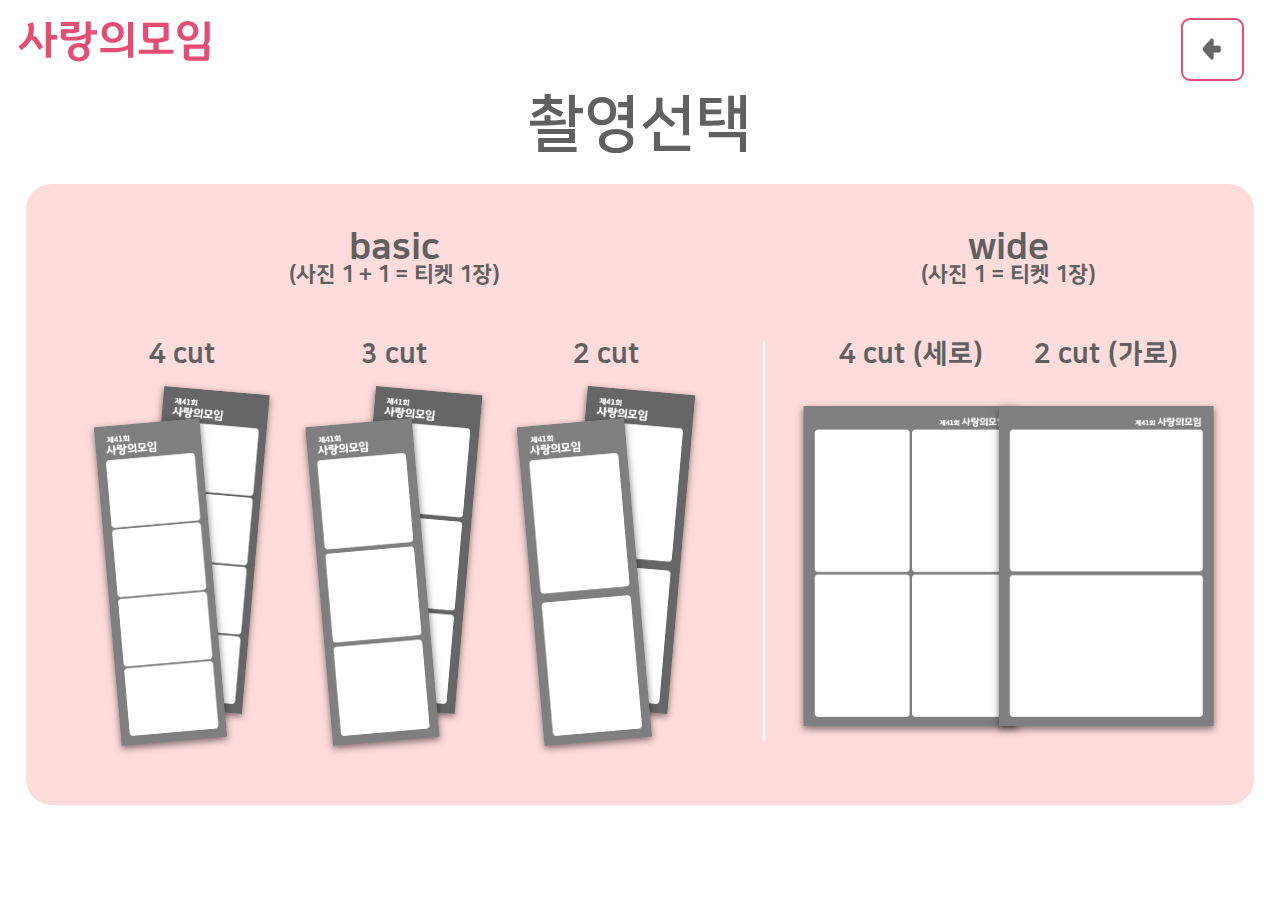
==== commit d0df3c6d: "사랑의모임 포토부스 완성" ====
--- a/html/step1_shoot_type.html
+++ b/html/step1_shoot_type.html
@@ -21,7 +21,7 @@
             <div class="shoot_type basic">
                 <div class="tit">
                     <h3>basic</h3>
-                    <p>(사진 1세트 - 티켓 1장)</p>
+                    <p>(사진 1 + 1 = 티켓 1장)</p>
                 </div>
                 <ul class="type_list">
                     <li class="type_item">
@@ -50,7 +50,7 @@
             <div class="shoot_type wide">
                 <div class="tit">
                     <h3>wide</h3>
-                    <p>(사진 1장 - 티켓 1장)</p>
+                    <p>(사진 1 = 티켓 1장)</p>
                 </div>
                 <ul class="type_list">
                     <li class="type_item hide">
